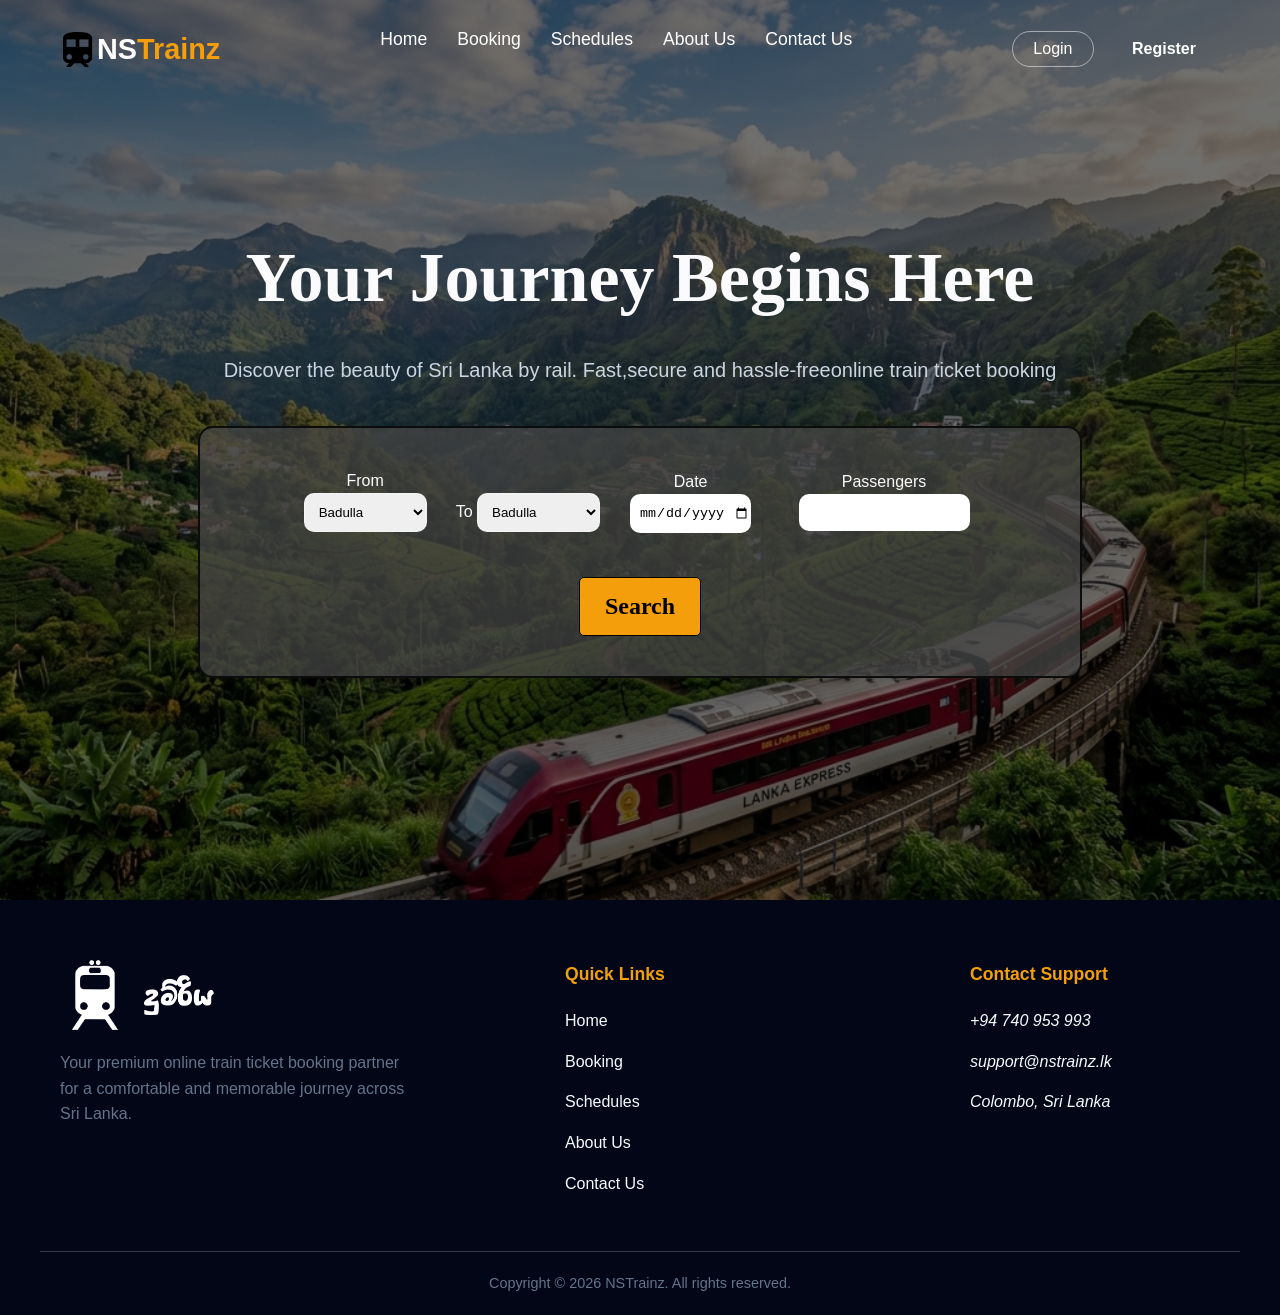
==== index.html @ 2d6a934e "new footer" ====
<!DOCTYPE html>
<html lang="en">

<head>
    <meta charset="UTF-8">
    <meta name="viewport" content="width=device-width, initial-scale=1.0">
    <title>NSTrainz | Book Sri Lanka Train Tickets online</title>
    <link rel="stylesheet" href="css/style.css">
    <link rel="stylesheet" href="css/index.css">
</head>

<body>
<!--Navigation-->
    <header> 
        <div class="container nav-container">
            <a href="index.html" class="logo">
                <img src="assets/train.png" alt="logo">
                <i class="logo-name">NS<span>Trainz</span></i>
            </a>
            <ul class="nav-links">
                <li><a href="index.html">Home</a></li>
                <li><a href="booking.html">Booking</a></li>
                <li><a href="schedules.html">Schedules</a></li>
                <li><a href="about.html">About Us</a></li>
                <li><a href="contact.html">Contact Us</a></li>
            </ul>

            <div class="nav-buttons">
                <button class="btn-login">Login</button>
                <button class="btn-register">Register</button>
            </div>
        </div>
    </header>
<section class = "context">
    <div class = "context_content">
        <h1 class = "context_title">Your Journey Begins Here</h1>
        <p class = "context_para">Discover the beauty of Sri Lanka by rail. Fast,secure and hassle-freeonline train ticket booking</p>

        <div class = "search_block">
            <form action="booking.html" class="form_search">

                <div class = "input_group">
                    <label for="From">From</label>
                    <select name="From" id="From">
                        <option value="Badulla">Badulla</option>
                        <option value="Ella">Ella</option>
                        <option value="Kandy">Kandy</option>
                        <option value="Jaffna">Jaffna</option>
                        <option value="Jaffna">Jaffna</option>
                        <option value="ColomboFort">Colombo Fort
                        </option>  
                    </select>
                </div>
                <div class = "input_group">
                    <label for="To">To</label>
                    <select name="To" id="To">
                        <option value="Badulla">Badulla</option>
                        <option value="Ella">Ella</option>
                        <option value="Kandy">Kandy</option>
                        <option value="Jaffna">Jaffna</option>
                        <option value="Jaffna">Jaffna</option>
                        <option value="ColomboFort">Colombo Fort
                        </option>
                    </select>
                </div>
                <div class = "input_group input_date">
                    <label for="Date">Date</label>
                    <input type="date" id="Date" name ="Date">
                </div>
                <div class = "input_group" id="passenger-div">
                    <label for="Passengers">Passengers</label>
                    <input type="number" id = "Passengers" name = "Passengers">
                </div>
                <button type = "search" class="search_button" id="search-btn">Search</button>

            </form>
        </div>
    </div>
</section>
<!--Footer-->
    <footer>
        <div class="container">
            <div class="footer-logo">
                <img src="assets/train-whit.png" alt="logo">
                <img src="assets/dumriya_font.png">
                <p>Your premium online train ticket booking partner for a comfortable and memorable journey across Sri Lanka.</p>
            </div>
                <div class="footer-content">
                    <h4>Quick Links</h4>
                    <ul class="footer-links">
                    <li><a href="index.html">Home</a></li>
                    <li><a href="booking.html">Booking</a></li>
                    <li><a href="schedules.html">Schedules</a></li>
                    <li><a href="about.html">About Us</a></li>
                    <li><a href="contact.html">Contact Us</a></li>
                </ul>
            </div>
            <div class="footer-info">
                <h4>Contact Support</h4>
                <ul class="social-links">
                    <li><i class="phone-no">+94 740 953 993</i></li>
                    <li><i class="email-add">support@nstrainz.lk</i></li>
                    <li><i class="location-add">Colombo, Sri Lanka</i></li>
                </ul>
            </div>  
        </div>  
            <div class="footer-bottom">
                <p>Copyright &copy; 2026 NSTrainz. All rights reserved.</p>
            </div>
    </footer>
  
</body>

</html>
---- css/style.css ----
:root{
    --primary: #0284c7; 
    --primary-dark: #0369a1;
    --secondary: #f59e0b; 
    --secondary-hover: #d97706;
    --dark: #0f172a; 
    --darker: #020617;
    --light: #f8fafc;
    --gray: #64748b;
    --glass-bg: rgba(255, 255, 255, 0.1);
    --glass-border: rgba(255, 255, 255, 0.2);
    --glass-dark-bg: rgba(15, 23, 42, 0.7);

    --font-main: 'Inter', sans-serif;
    --font-heading: 'Outfit', sans-serif;
  
    --transition: all 0.3s ease-in-out;
    --shadow: 0 10px 30px rgba(0, 0, 0, 0.1);
    --shadow-lg: 0 20px 40px rgba(0, 0, 0, 0.2);
}

*{
    margin: 0;
    padding: 0;
    box-sizing: border-box;
}

body{
    font-family: var(--font-main);
    color: var(--dark);
    background-color: var(--light);
    line-height: 1.6;
    overflow-x: hidden;
}

/* Navigation */

header{
    position: fixed;
    top: 0;
    left: 0;
    width: 100%;
    z-index: 1000;
    transition: var(--transition);
    background: transparent;
    padding: 25px 0;
}

header.scrolled{
    background: var(--darker);
    padding: 15px  0;
    box-shadow: var(--shadow);
}

.container{
    max-width: 1200px;
    margin: 0 auto;
    padding: 0 20px;
}

.nav-container{
    display: flex;
    justify-content: space-between;
    align-items: center;
}

.logo{
    text-decoration: none;
    font-size: 1.8rem;
    font-weight: 800;
    color: #fff;
    display: flex;
    align-items: center;
    gap: 2px;
}

.logo img{
    height: 35px;
    width: auto;
}

.logo-name{
    font-style: normal;
}

.logo span{
    color: var(--secondary);
}

.nav-links{
    list-style: none;
    margin: 0;
    padding: 0;
    display: flex;
    gap: 30px;
}

.nav-links li a{
    text-decoration: none;
    color: #fff;
    font-weight: 500;
    font-size: 1.1rem;
    position: relative;
    padding-bottom: 5px;
}

.nav-links li a::after{
    content: '';
    position: absolute;
    bottom: -5px;
    left: 0;
    width: 0;
    height: 2px;
    background: var(--secondary);
    transition: var(--transition);
}

.nav-links li a:hover::after,
.nav-links li a.active::after{
    width: 100%
}

.nav-buttons button{
    cursor: pointer;
    font-size: 1rem;
}

.nav-buttons .btn-login{

    background: transparent;
    border: 1px solid rgba(255, 255, 255, 0.5);
    color:#fff;
    padding: 8px 20px;
    border-radius: 30px;
    margin-right: 10px;
    transition: var(--transition);
}

.nav-buttons .btn-login:hover{
    border-color: #fff;
    background: rgba(255, 255, 255, 0.1);
}

.nav-buttons .btn-register{
    background: var(--primaryy);
    color: #fff;
    border: none;
    padding: 8px 24px;
    border-radius: 30px;
    font-weight: 600;
    transition: var(--transition);
}

.nav-buttons .btn-register:hover{
    background: #0077b3;
    color: #fff;
<<<<<<< HEAD
}   

.titleBox{
    background: linear-gradient(
        90deg,
        var(--primary-dark) 0%,
        var(--dark) 100%
    );
    height : 350px;
    display: flex;
    flex-direction: column;
    align-items: center;
    justify-content: center;
}

.aboutTitle{
    display: flex;
    /* background-color: red; */
    justify-content: center;
    align-items: center;
    gap: 15px;
}

.title{
    color: var(--light);
    font-family: var(--font-heading);
    font-size: 54px;
    margin-bottom: 5px;
}

.font_Image img{
    width: 150px;
    height: 100px;
}

.titlePara{
    color: rgb(189, 189, 189);
    font-size: 18px;
}

.contentBox{
    display: flex;
}

.content{
    width: 35%;
    padding: 0px 10px 0px 100px;
    margin-top: 80px;
}

.content h1{
    font-size: 36px;
    font-weight: bold;
}

.content p{
    color: var(--gray);
    font-size: 18px;
    font-weight: 500;
    margin-top: 40px;
}

.imageBox{
    width: 60%;
    height: 600px;
    margin: 50px 15px;
    padding: 15px;
}

.imageBox img{
    width: 100%;
    height: 100%;
    border-radius: 30px;
    transition: var(--transition);
    box-shadow: 8px 12px 20px rgba(0,0,0,0.6);
}

.contactUsButton{
    width: 250px;
    height: 50px;
    border-radius: 320px;
    border: none;
    background-color: #003B6D;
    color: white;
    font-family: var(--font-heading);
    font-size: 22px;
    font-weight: bold;
    margin-top: 50px;
    margin-bottom: 50px;
    cursor: pointer;
}

.contactUsButton:focus{
    outline: none;
}

.contactUsButton:hover{
    background-color: #00132B;
    box-shadow: var(--shadow-lg);
}

.choosesBox{
    text-align: center;
}

.choosesBox h2{
    font-size: 36px;
    color: black;
    font-family: var(--font-heading);
}

.choosesBox p{
    color: var(--gray);
    font-size: 18px;
}

.selectionBox{
    display: flex;
    justify-content: space-between;
    margin: 0px 200px;
    padding-top: 60px;
}

.selection{
    width: 250px;
    height: 200px;
    box-shadow: var(--shadow-lg);
    justify-content: center;
    align-items: center;
    display: flex;
    flex-direction: column;
    border-radius: 15px;
}

.selection img{
    width: 50px;
    height: 50px;
    color: yellow;
}

.selection p{
    font-family: var(--font-main);
    font-weight: bold;
    /* color: var(--gray); */
    font-size: 18px;
}

.selection:hover{
    background-color: var(--primary);
    box-shadow: var(--shadow-lg);
    color: white;
    margin-top: -25px;
    transition: var(--transition);
}

/* footer */

footer{
    background-color: var(--darker);
    color: var(--light);
    padding: 60px 0px 20px;
    font-family: var(--font-main);
}

.container{
    display: flex;
    justify-content: space-between;
    max-width: 1200px;
    margin: 0 auto;
    padding: 0 20px;
    gap: 40px;
    flex-wrap: wrap;
}

.footer-logo{
    flex: 1.5;
    max-width: 350px;
}

.footer-logo img{
    width: 70px;
    height: auto;
    display: inline-block;
    vertical-align: middle;
    margin-right: 10px;
    margin-bottom: 20px;
}

.footer-content, .footer-info{
    flex: 1;
    max-width: 250px;
}
h4{
    color: var(--secondary);
    margin-bottom: 20px;
    font-size: 1.1rem;
    margin-top: 0;
    font-family: var(--font-heading);
}

.footer-logo p{
    line-height: 1.6;
    color:  var(--gray);
    margin-top: 0;
}

ul{
    list-style: none;
    padding: 0;
    margin: 0;
}

ul li{
    margin-bottom: 15px;
    color: var(--light);
    display: flex;
    align-items: center;
    gap: 12px;
}

ul li a{
    text-decoration: none;
    color: var(--light);
    transition: var(--transition);
}

ul li a:hover{
    color: var(--secondary-hover);
}

footer-info i{
    font-style: normal;
    word-break: break-word;
    color: var(--primary);
}

.footer-bottom{
    max-width: 1200px;
    margin: 40px auto 0;
    padding: 20px 20px 0;
    border-top: 1px solid var(--glass-border);
    text-align: center;
    color: var(--gray);
    font-size: 0.9rem;
}

=======
}   
>>>>>>> 9e345ce5985bc9ebf341e3c69ae8040671997ea2
---- css/index.css ----
*{
    padding: 0;
    margin: 0;
}
body {
    font-family: sans-serif;
    background-color: #f8fafc;
    color:#fbfbfd;
    width:100%;
}

.context {
    display:flex;
    align-items: center;
    text-align: center;
    background-image: url('../assets/images/herocopy.png');
    background-size: cover;
    background-position: center;
    height: 100vh;
    
    
}



.context_content {
    margin: auto;
    width: 69%;
    
    /*position: relative;
    z-index: 10;
    text-align: center;
    
    width: 100%;
    max-width: 800px;
    padding: 0 20px;*/
} 

.context_title {
    
    font-family: Segoe UI;
    font-size: 70px;
    margin-bottom: 20px;
}

.context_para {
    font-size: 20px;
    margin-bottom: 40px;
    color: #cbd5e1;
}

.search_block {
    background: rgba(70, 69, 69, 0.726);
    border: 2px solid rgb(12, 12, 12);
    border-radius : 15px;
}/*        
    backdrop-filter: blur(15px);          
     ; 
    padding: 30px;                       
    border-radius: 20px;                 s
    box-shadow: var(--shadow-lg);        
}*/

.form_search {
    margin-top:40px;
    margin-bottom:40px;
    padding: 0;
    font-family: Verdana, Geneva, Tahoma, sans-serif;
    gap: 20px;
}
.form_search select{
    font-family: Verdana, Geneva, Tahoma, sans-serif;
    padding: 10px;
    margin-bottom: 30px;
}
#Date{
    padding-top: 10px;
    padding-bottom: 10px;
    text-align: center;
}
#Passengers{
    padding-top: 10px;
    padding-bottom: 10px;
}
.form_search .input_group {
    width:18%;
    display: inline-block;
    margin-bottom: 15px;
}
#passenger-div{
    margin-left: 0;
    width: 25%;
    display: inline-block;
}
.form_search .search_button{
    color: black;
    padding: 10px 15px;
    background-color: #f59e0b;
    border-radius: 5px;
    font-family: Segoe UI;
    border: 1px solid black;
    font-weight: 900;
}
.form_search .search_button:hover{
    cursor: pointer;
    background-color: #0284c7;
    color: white;
    transition: 200ms ease-in;
}

.input_group input,
.input_group select {
    border-radius: 10px;
    border: 1px solid rgba(255, 255, 255, 0.3);
}
#search-btn{
    display: block;
    margin:auto;
    font-size: 24px;
    padding: 15px 25px;
    
}
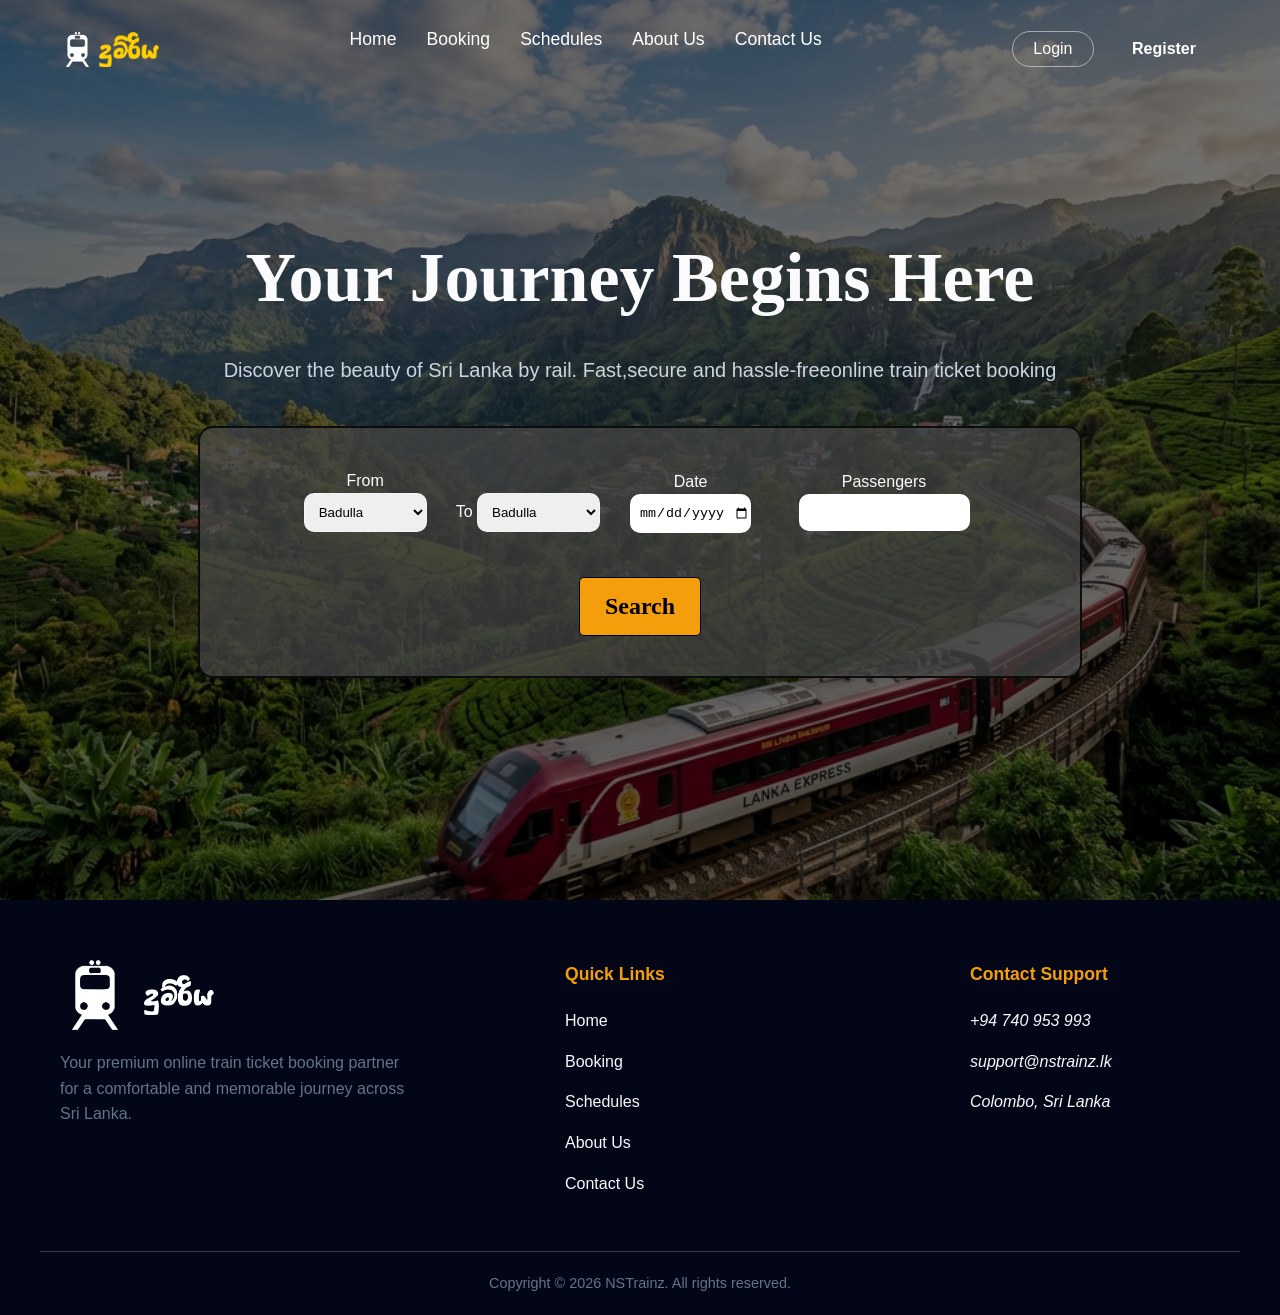
==== commit 766e3a36: "new update" ====
--- a/index.html
+++ b/index.html
@@ -11,11 +11,11 @@
 
 <body>
 <!--Navigation-->
-    <header> 
+      <header>
         <div class="container nav-container">
-            <a href="index.html" class="logo">
-                <img src="assets/train.png" alt="logo">
-                <i class="logo-name">NS<span>Trainz</span></i>
+            <a href="index.html" class="logo" id="logo-name">
+                <img src="assets/train-whit.png" alt="logo" class="train-logo">
+                <i></i><img src="assets/Dumriya_Icon-yellow.png" alt="Dumriya logo">
             </a>
             <ul class="nav-links">
                 <li><a href="index.html">Home</a></li>
@@ -108,6 +108,8 @@
                 <p>Copyright &copy; 2026 NSTrainz. All rights reserved.</p>
             </div>
     </footer>
+
+    <script src="js/main.js"></script>
   
 </body>
 
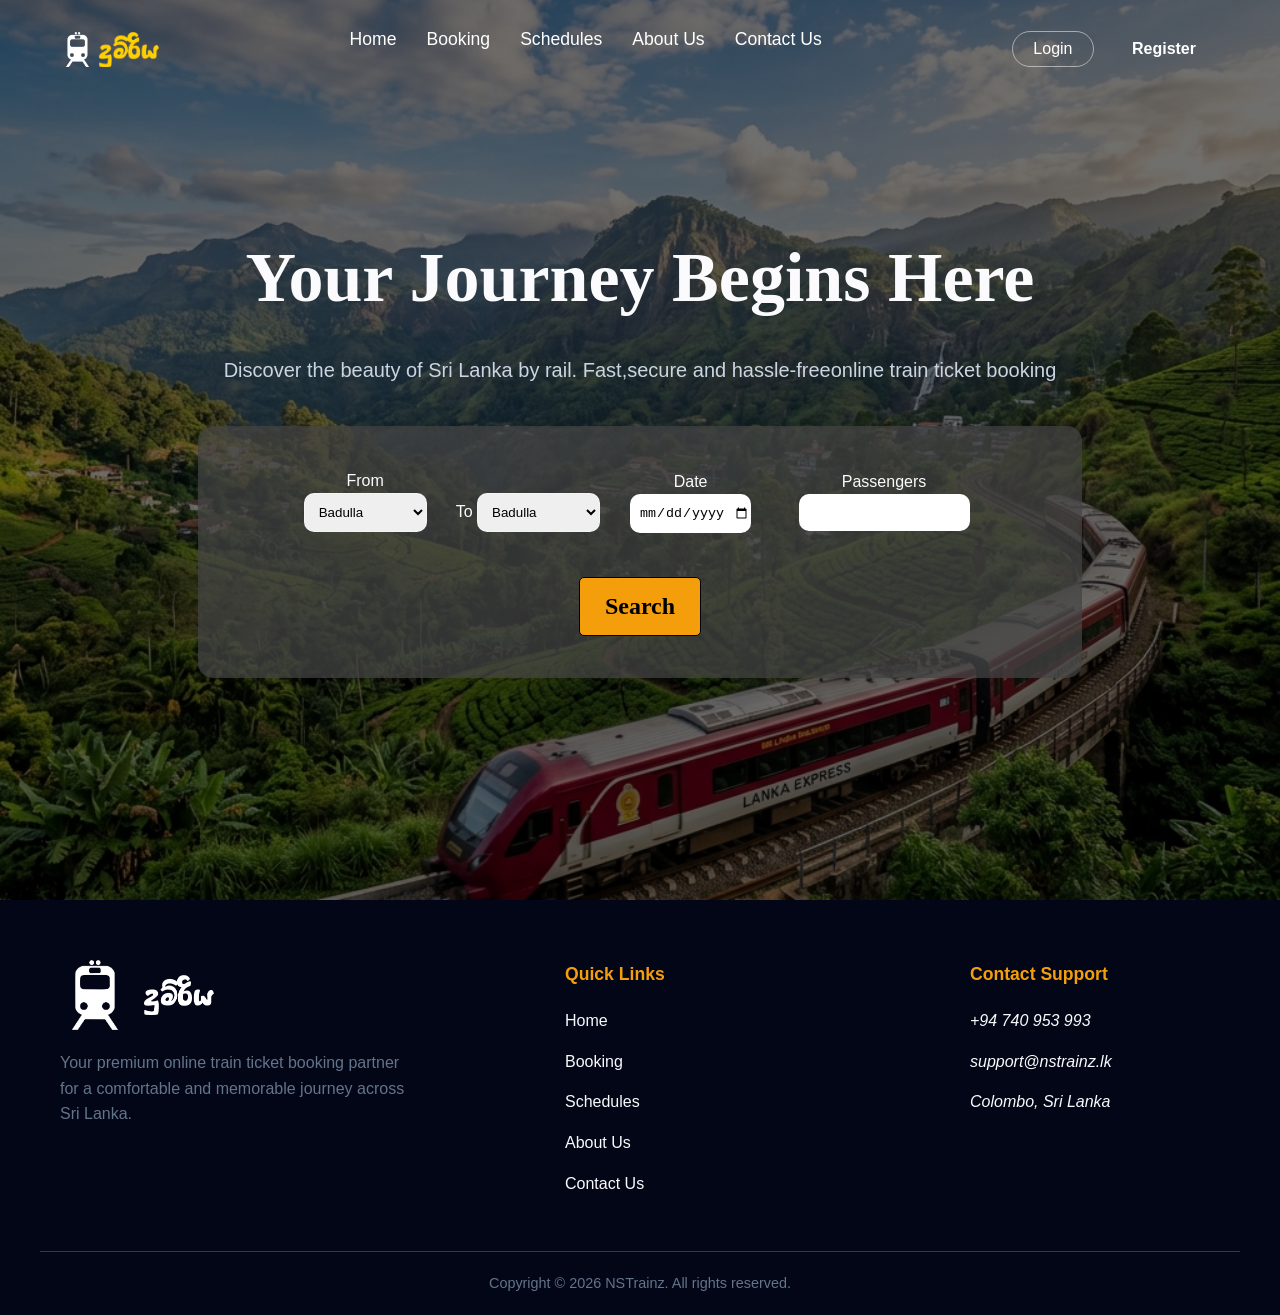
==== commit 16c1ad1c: "ubpdate by hasindu" ====
--- a/index.html
+++ b/index.html
@@ -4,7 +4,7 @@
 <head>
     <meta charset="UTF-8">
     <meta name="viewport" content="width=device-width, initial-scale=1.0">
-    <title>NSTrainz | Book Sri Lanka Train Tickets online</title>
+    <title>Home | දුම්රිය </title>
     <link rel="stylesheet" href="css/style.css">
     <link rel="stylesheet" href="css/index.css">
 </head>
--- a/css/style.css
+++ b/css/style.css
@@ -401,6 +401,3 @@
     font-size: 0.9rem;
 }
 
-=======
-}   
->>>>>>> 9e345ce5985bc9ebf341e3c69ae8040671997ea2
--- a/css/index.css
+++ b/css/index.css
@@ -51,7 +51,7 @@
 
 .search_block {
     background: rgba(70, 69, 69, 0.726);
-    border: 2px solid rgb(12, 12, 12);
+    border: 2px solid rgb(12, 12, 12, 0.01);
     border-radius : 15px;
 }/*        
     backdrop-filter: blur(15px);          
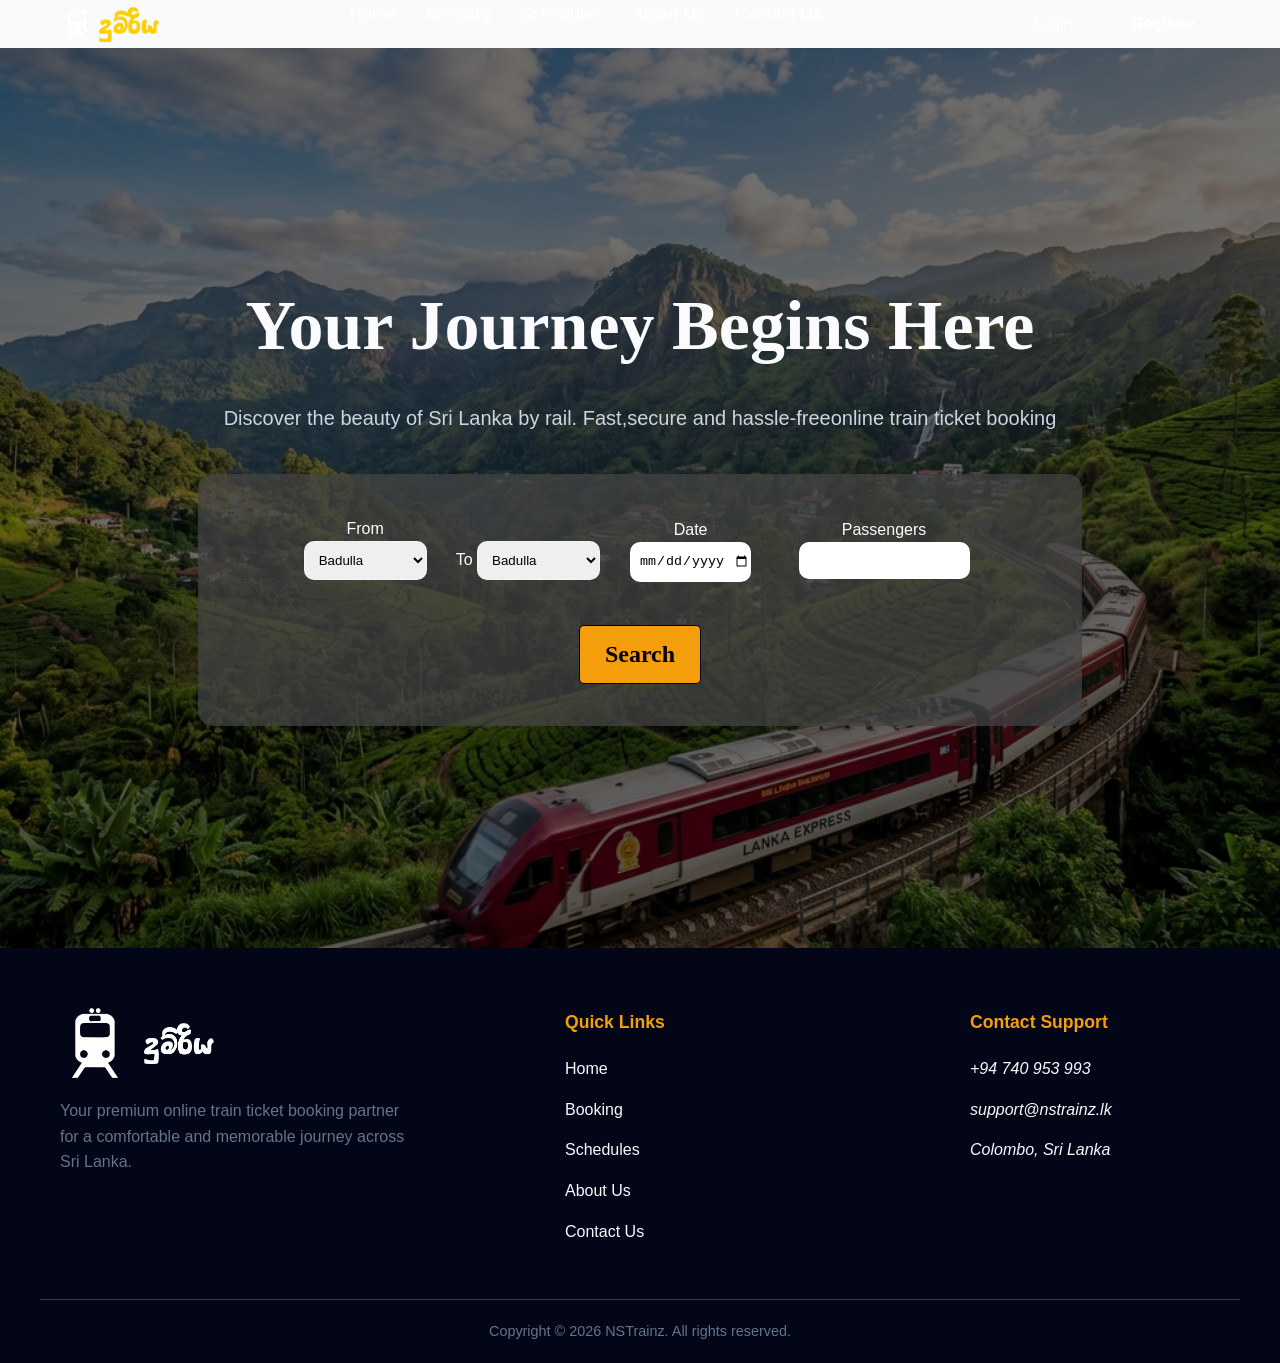
==== commit a325fb31: "Merge branch 'main' of https://github.com/hasiyak/NonSonsTrain" ====
--- a/index.html
+++ b/index.html
@@ -4,7 +4,7 @@
 <head>
     <meta charset="UTF-8">
     <meta name="viewport" content="width=device-width, initial-scale=1.0">
-    <title>Home | දුම්රිය </title>
+    <title>NSTrainz | Book Sri Lanka Train Tickets online</title>
     <link rel="stylesheet" href="css/style.css">
     <link rel="stylesheet" href="css/index.css">
 </head>
--- a/css/style.css
+++ b/css/style.css
@@ -32,6 +32,8 @@
     line-height: 1.6;
     overflow-x: hidden;
 }
+<<<<<<< HEAD
+=======
 
 /* Navigation */
 
@@ -154,160 +156,7 @@
 .nav-buttons .btn-register:hover{
     background: #0077b3;
     color: #fff;
-<<<<<<< HEAD
-}   
-
-.titleBox{
-    background: linear-gradient(
-        90deg,
-        var(--primary-dark) 0%,
-        var(--dark) 100%
-    );
-    height : 350px;
-    display: flex;
-    flex-direction: column;
-    align-items: center;
-    justify-content: center;
-}
-
-.aboutTitle{
-    display: flex;
-    /* background-color: red; */
-    justify-content: center;
-    align-items: center;
-    gap: 15px;
-}
-
-.title{
-    color: var(--light);
-    font-family: var(--font-heading);
-    font-size: 54px;
-    margin-bottom: 5px;
-}
-
-.font_Image img{
-    width: 150px;
-    height: 100px;
-}
-
-.titlePara{
-    color: rgb(189, 189, 189);
-    font-size: 18px;
-}
-
-.contentBox{
-    display: flex;
-}
-
-.content{
-    width: 35%;
-    padding: 0px 10px 0px 100px;
-    margin-top: 80px;
-}
-
-.content h1{
-    font-size: 36px;
-    font-weight: bold;
-}
-
-.content p{
-    color: var(--gray);
-    font-size: 18px;
-    font-weight: 500;
-    margin-top: 40px;
-}
-
-.imageBox{
-    width: 60%;
-    height: 600px;
-    margin: 50px 15px;
-    padding: 15px;
-}
-
-.imageBox img{
-    width: 100%;
-    height: 100%;
-    border-radius: 30px;
-    transition: var(--transition);
-    box-shadow: 8px 12px 20px rgba(0,0,0,0.6);
-}
-
-.contactUsButton{
-    width: 250px;
-    height: 50px;
-    border-radius: 320px;
-    border: none;
-    background-color: #003B6D;
-    color: white;
-    font-family: var(--font-heading);
-    font-size: 22px;
-    font-weight: bold;
-    margin-top: 50px;
-    margin-bottom: 50px;
-    cursor: pointer;
-}
-
-.contactUsButton:focus{
-    outline: none;
-}
-
-.contactUsButton:hover{
-    background-color: #00132B;
-    box-shadow: var(--shadow-lg);
-}
-
-.choosesBox{
-    text-align: center;
-}
-
-.choosesBox h2{
-    font-size: 36px;
-    color: black;
-    font-family: var(--font-heading);
-}
-
-.choosesBox p{
-    color: var(--gray);
-    font-size: 18px;
-}
-
-.selectionBox{
-    display: flex;
-    justify-content: space-between;
-    margin: 0px 200px;
-    padding-top: 60px;
-}
-
-.selection{
-    width: 250px;
-    height: 200px;
-    box-shadow: var(--shadow-lg);
-    justify-content: center;
-    align-items: center;
-    display: flex;
-    flex-direction: column;
-    border-radius: 15px;
-}
-
-.selection img{
-    width: 50px;
-    height: 50px;
-    color: yellow;
-}
-
-.selection p{
-    font-family: var(--font-main);
-    font-weight: bold;
-    /* color: var(--gray); */
-    font-size: 18px;
-}
-
-.selection:hover{
-    background-color: var(--primary);
-    box-shadow: var(--shadow-lg);
-    color: white;
-    margin-top: -25px;
-    transition: var(--transition);
+
 }
 
 /* footer */
@@ -400,4 +249,4 @@
     color: var(--gray);
     font-size: 0.9rem;
 }
-
+>>>>>>> c5abad68689f303740d12442f87a956f93eef6de
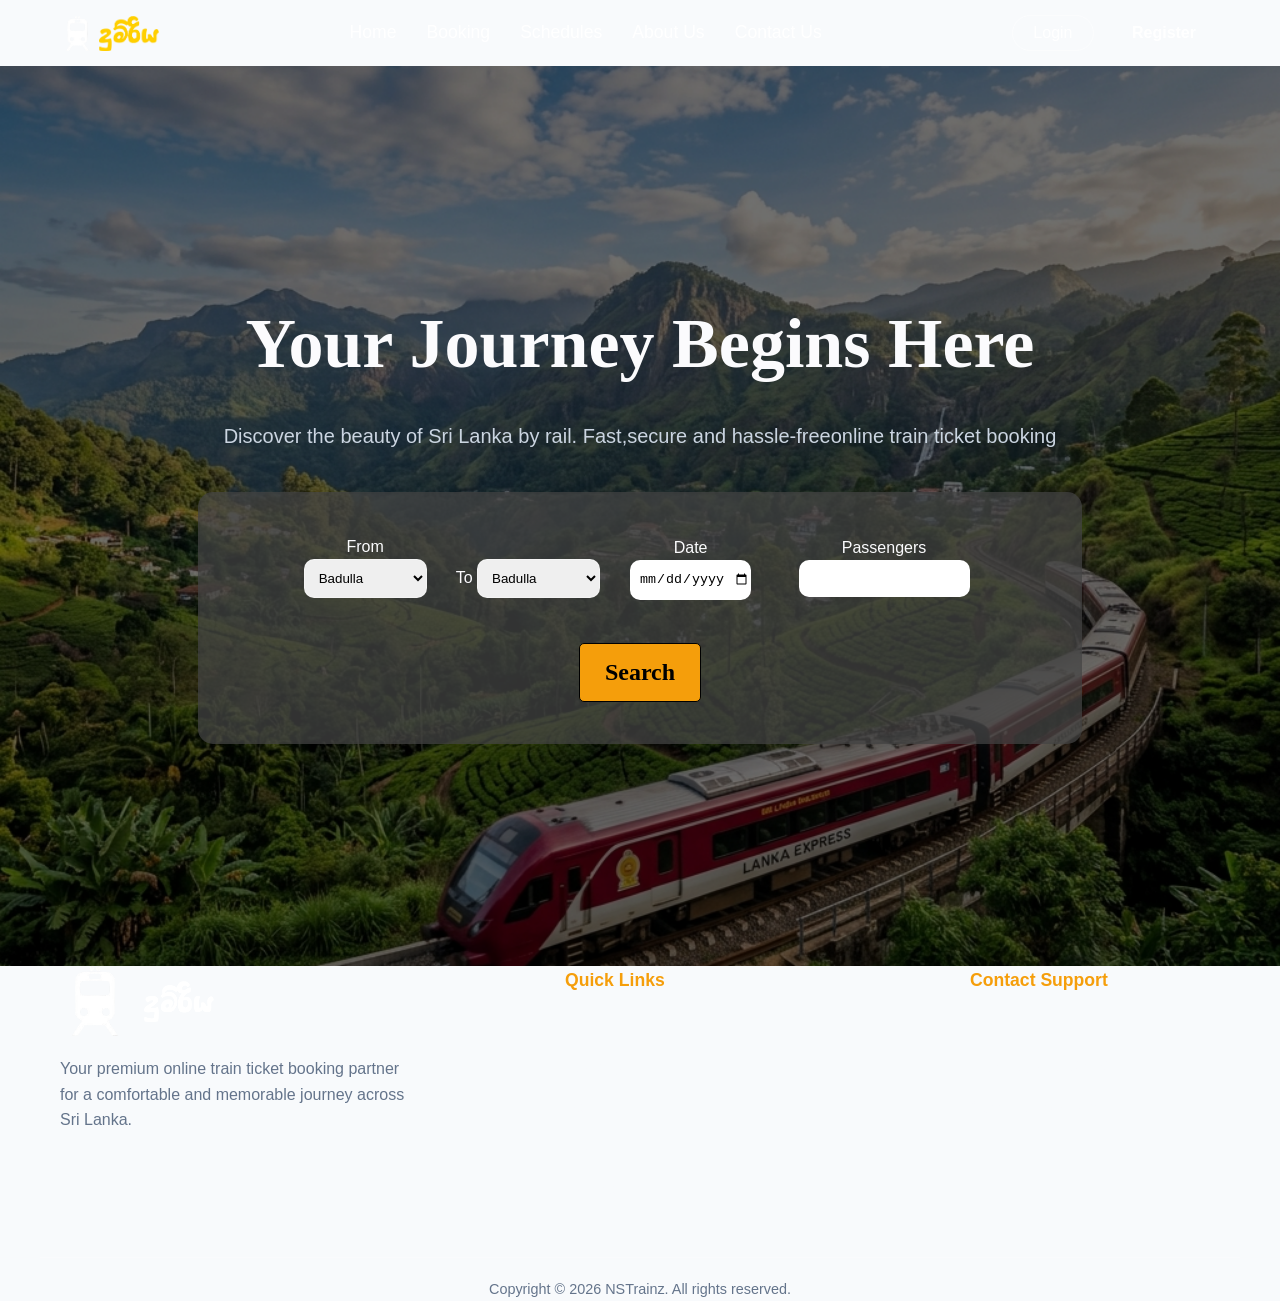
==== commit 01de3bba: "Merge branch 'main' of https://github.com/hasiyak/NonSonsTrain" ====
--- a/index.html
+++ b/index.html
@@ -4,7 +4,7 @@
 <head>
     <meta charset="UTF-8">
     <meta name="viewport" content="width=device-width, initial-scale=1.0">
-    <title>NSTrainz | Book Sri Lanka Train Tickets online</title>
+    <title>Home | දුම්රිය </title>
     <link rel="stylesheet" href="css/style.css">
     <link rel="stylesheet" href="css/index.css">
 </head>
--- a/css/style.css
+++ b/css/style.css
@@ -92,12 +92,13 @@
 .nav-links{
     list-style: none;
     margin: 0;
-    padding: 0;
+    padding: 0px;
     display: flex;
     gap: 30px;
 }
 
 .nav-links li a{
+    padding-top: 18px ;
     text-decoration: none;
     color: #fff;
     font-weight: 500;
@@ -156,6 +157,11 @@
 .nav-buttons .btn-register:hover{
     background: #0077b3;
     color: #fff;
+<<<<<<< HEAD
+
+}   
+=======
+>>>>>>> a325fb3150787832e0204944681db4c25c6c08a7
 
 }
 
@@ -249,4 +255,8 @@
     color: var(--gray);
     font-size: 0.9rem;
 }
+<<<<<<< HEAD
+
+=======
 >>>>>>> c5abad68689f303740d12442f87a956f93eef6de
+>>>>>>> a325fb3150787832e0204944681db4c25c6c08a7
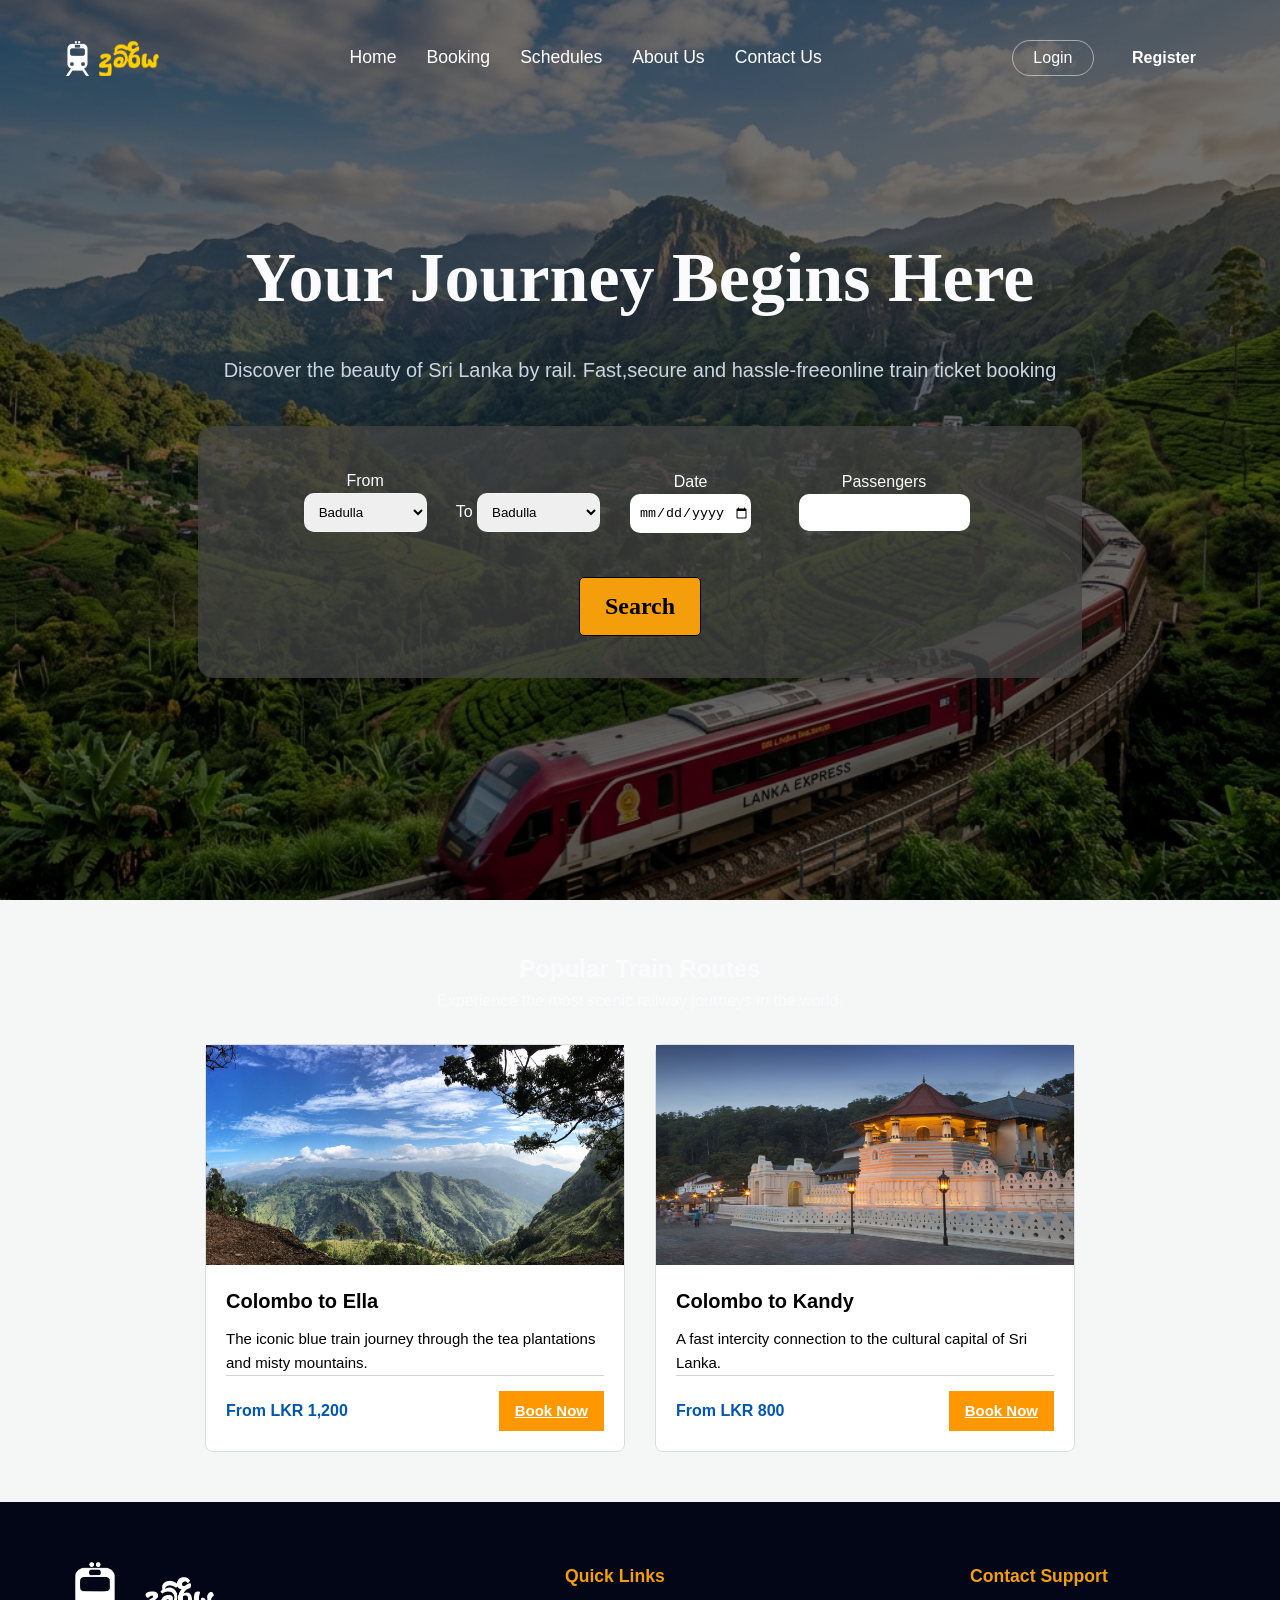
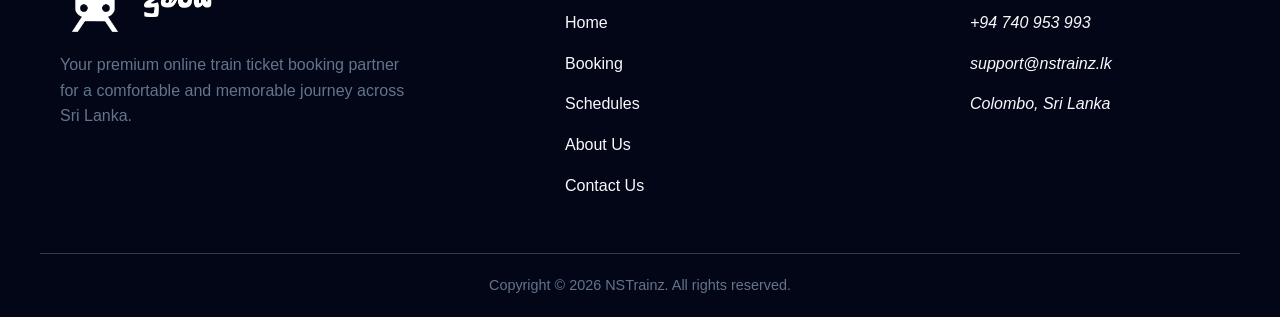
==== commit ceb26434: "Merge branch 'main' of https://github.com/hasiyak/NonSonsTrain" ====
--- a/index.html
+++ b/index.html
@@ -77,6 +77,42 @@
         </div>
     </div>
 </section>
+<div class="train-section">
+    <div class="train-container">
+        
+        <div class="train-title">
+            <h2>Popular Train Routes</h2>
+            <p>Experience the most scenic railway journeys in the world.</p>
+        </div>
+
+        <div class="train-div-div">
+            <div class="two-card">
+                <img src="assets/ella.jpeg" alt="Colombo to Ella">
+                <div class="two-card-body">
+                    <h3>Colombo to Ella</h3>
+                    <p>The iconic blue train journey through the tea plantations and misty mountains.</p>
+                    <div class="two-card-footer">
+                        <span>From LKR 1,200</span>
+                        <a href="booking.html" class="two-btn">Book Now</a>
+                    </div>
+                </div>
+            </div>
+
+            <div class="two-card">
+                <img src="assets/kandy.jpg" alt="Colombo to Kandy">
+                <div class="two-card-body">
+                    <h3>Colombo to Kandy</h3>
+                    <p>A fast intercity connection to the cultural capital of Sri Lanka.</p>
+                    <div class="two-card-footer">
+                        <span>From LKR 800</span>
+                        <a href="booking.html" class="two-btn">Book Now</a>
+                    </div>
+                </div>
+            </div>
+        </div>
+
+    </div>
+</div>
 <!--Footer-->
     <footer>
         <div class="container">
--- a/css/style.css
+++ b/css/style.css
@@ -32,8 +32,7 @@
     line-height: 1.6;
     overflow-x: hidden;
 }
-<<<<<<< HEAD
-=======
+
 
 /* Navigation */
 
@@ -157,12 +156,6 @@
 .nav-buttons .btn-register:hover{
     background: #0077b3;
     color: #fff;
-<<<<<<< HEAD
-
-}   
-=======
->>>>>>> a325fb3150787832e0204944681db4c25c6c08a7
-
 }
 
 /* footer */
@@ -254,9 +247,4 @@
     text-align: center;
     color: var(--gray);
     font-size: 0.9rem;
-}
-<<<<<<< HEAD
-
-=======
->>>>>>> c5abad68689f303740d12442f87a956f93eef6de
->>>>>>> a325fb3150787832e0204944681db4c25c6c08a7
+}
--- a/css/index.css
+++ b/css/index.css
@@ -120,3 +120,84 @@
     padding: 15px 25px;
     
 }
+
+/* Card Section */
+.train-section {
+    background-color: #f4f7f6;
+    padding: 50px 0;
+    font-family: Arial, sans-serif;
+}
+
+.train-container {
+    max-width: 900px;
+    margin: 0 auto;
+    padding: 0 15px;
+}
+
+.train-title {
+    text-align: center;
+    margin-bottom: 30px;
+}
+.train-div-div {
+    display: flex;
+    flex-wrap: wrap;
+    gap: 30px;
+}
+
+.two-card {
+    background: #ffffff;
+    border: 1px solid #dddddd;
+    border-radius: 8px;
+    flex: 1 1 calc(50% - 30px); min-width: 280px; 
+    display: flex;
+    flex-direction: column;
+}
+
+.two-card img {
+    width: 100%;
+    height: 220px; 
+}
+
+.two-card-body {
+    padding: 20px;
+    display: grid;
+}
+
+.two-card-body h3 {
+    margin: 0 0 10px 0;
+    font-size: 20px;
+    color: black;
+}
+
+.two-card-body p {
+    margin: 0 0 20px 0;
+    font-size: 15px;
+    color: black;
+    margin: auto;   
+}
+
+.two-card-footer {
+    display: flex;
+    align-items: center;
+    padding-top: 15px;
+    border-top: 1px solid lightgray;
+}
+
+.two-card-footer span {
+    font-weight: bold;
+    color: #0056b3;
+    font-size: 16px;
+}
+
+.two-btn {
+    margin-left: auto;
+    background-color: #ff9800;
+    color: #ffffff;
+    padding: 8px 16px;
+    font-size: 15px;
+    font-weight: bold;
+}
+
+.two-btn:hover {
+    background-color: #e68a00;
+}
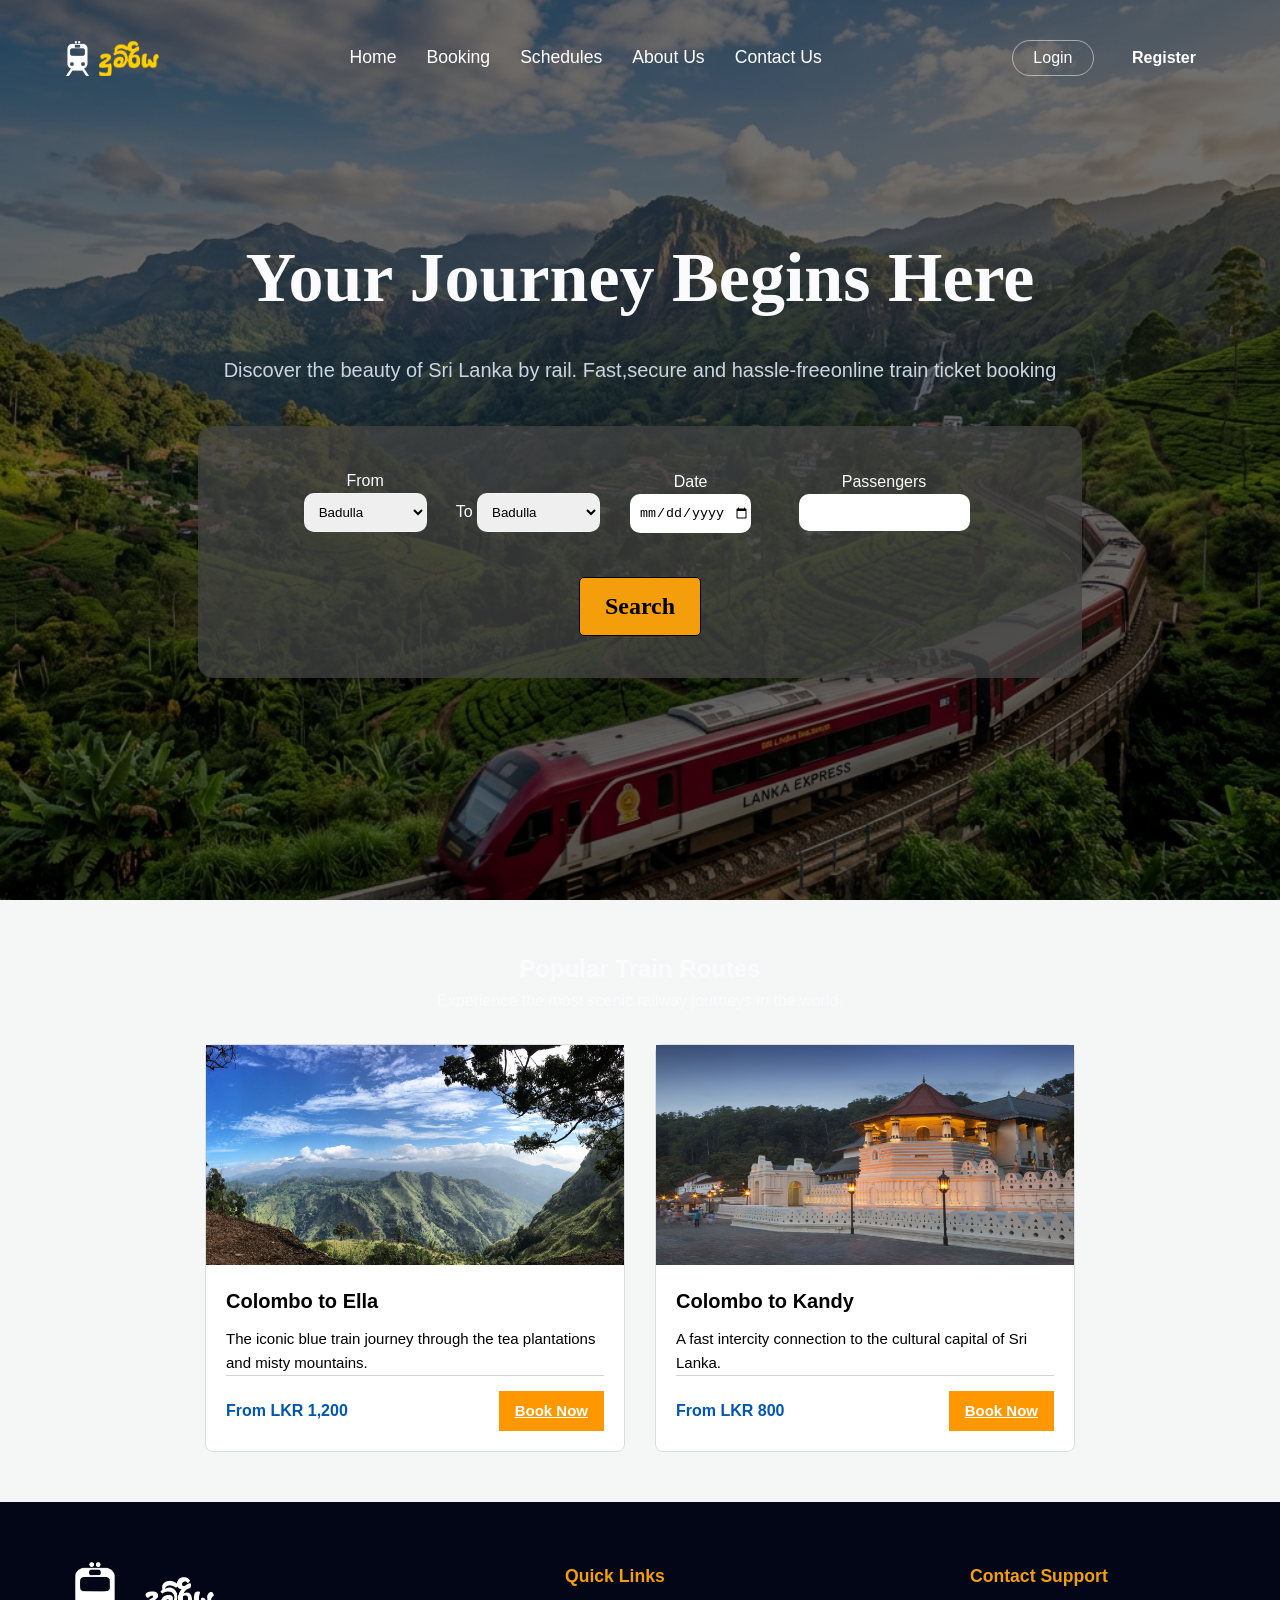
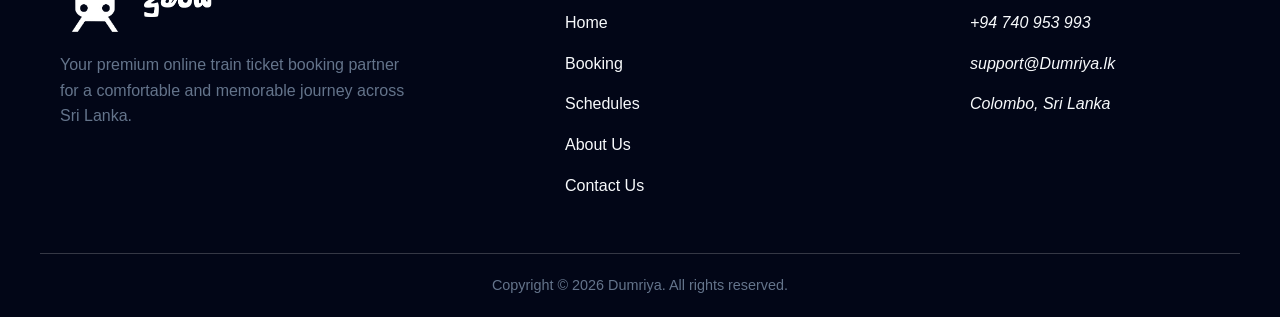
==== commit 8556a2bd: "Final Cleanup" ====
--- a/index.html
+++ b/index.html
@@ -135,13 +135,13 @@
                 <h4>Contact Support</h4>
                 <ul class="social-links">
                     <li><i class="phone-no">+94 740 953 993</i></li>
-                    <li><i class="email-add">support@nstrainz.lk</i></li>
+                    <li><i class="email-add">support@Dumriya.lk</i></li>
                     <li><i class="location-add">Colombo, Sri Lanka</i></li>
                 </ul>
             </div>  
         </div>  
             <div class="footer-bottom">
-                <p>Copyright &copy; 2026 NSTrainz. All rights reserved.</p>
+                <p>Copyright &copy; 2026 Dumriya. All rights reserved.</p>
             </div>
     </footer>
 
--- a/css/style.css
+++ b/css/style.css
@@ -247,4 +247,5 @@
     text-align: center;
     color: var(--gray);
     font-size: 0.9rem;
-}+}
+
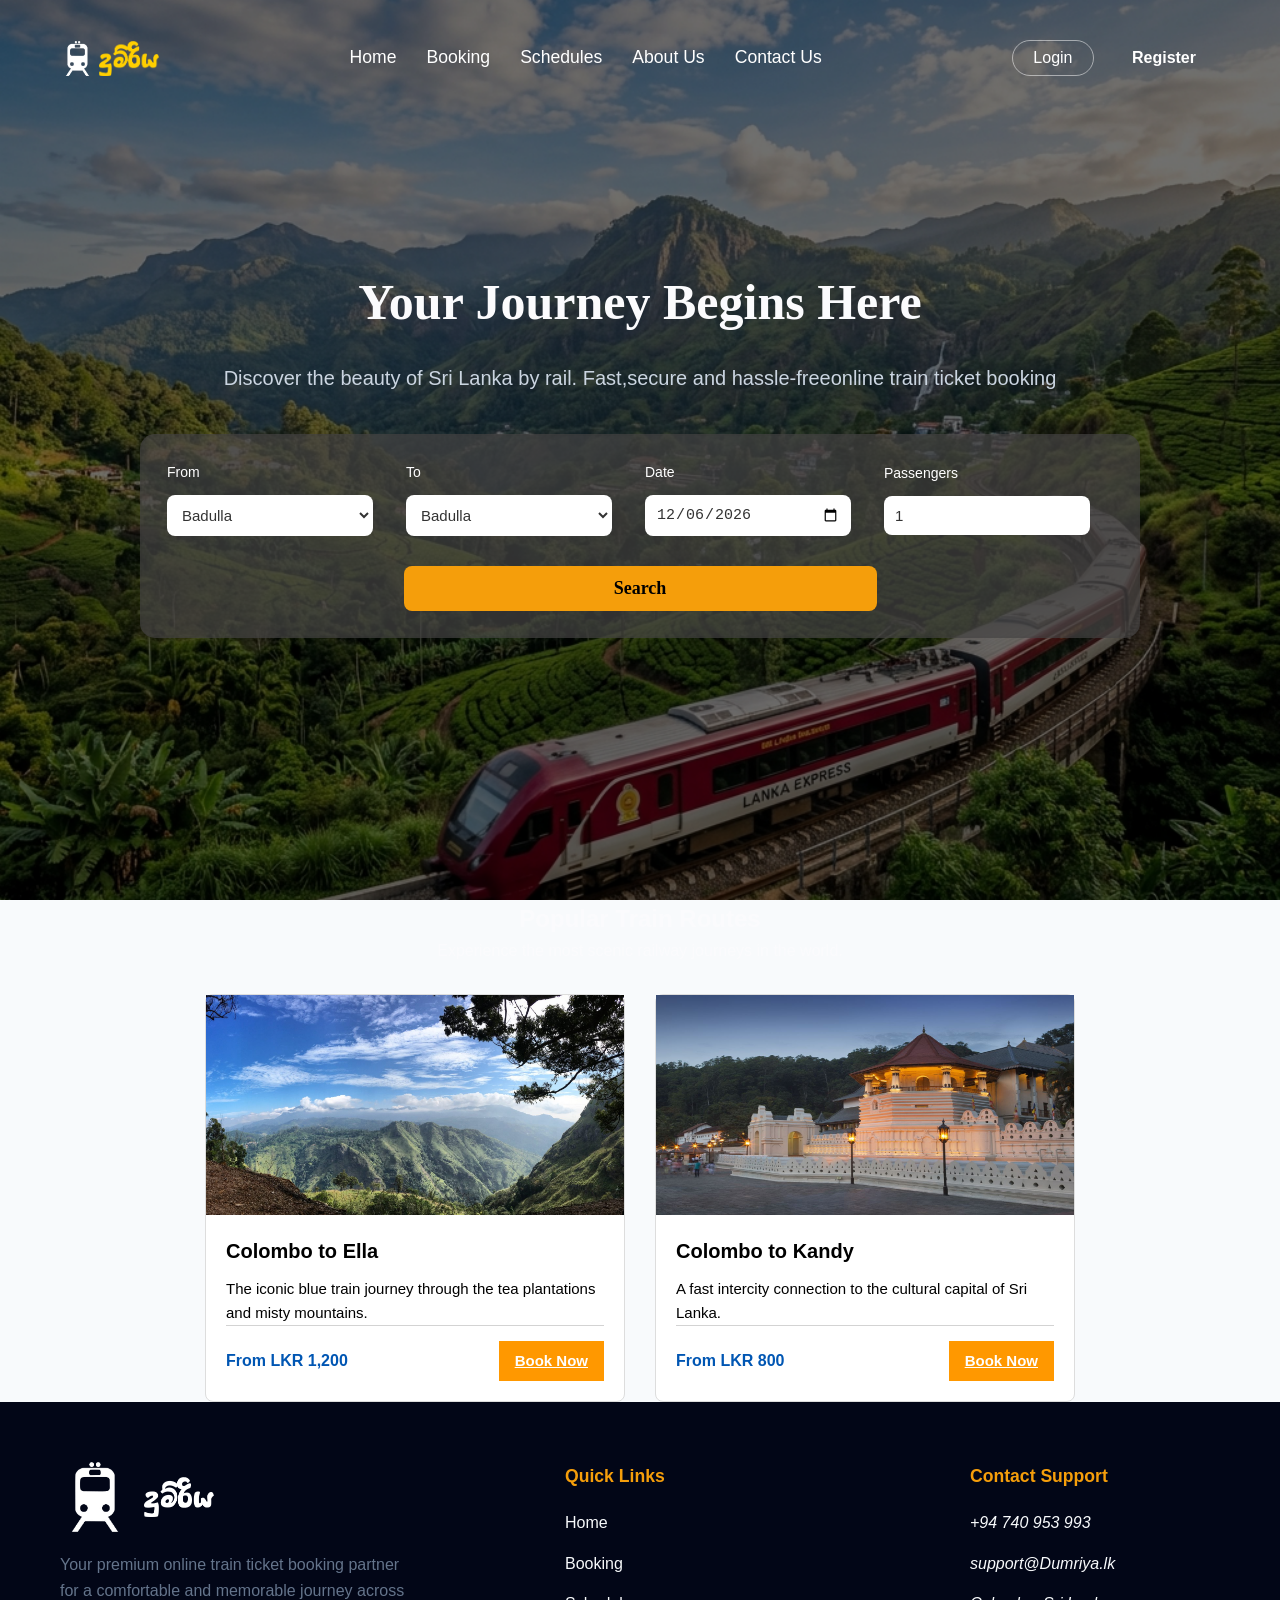
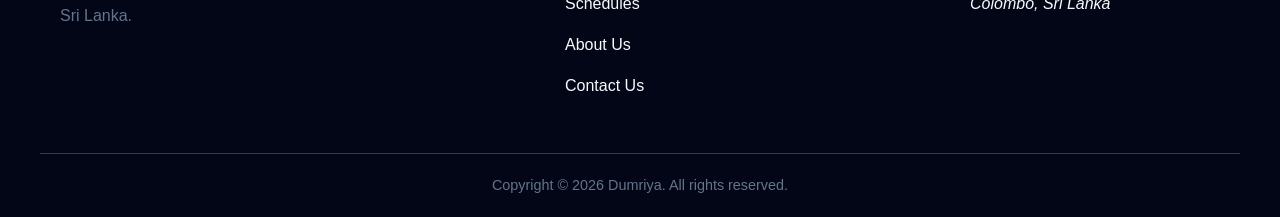
==== commit 741f0dc3: "passengers haduwa date eke haduwa button ekath haduwa" ====
--- a/index.html
+++ b/index.html
@@ -7,6 +7,7 @@
     <title>Home | දුම්රිය </title>
     <link rel="stylesheet" href="css/style.css">
     <link rel="stylesheet" href="css/index.css">
+
 </head>
 
 <body>
@@ -46,7 +47,7 @@
                         <option value="Ella">Ella</option>
                         <option value="Kandy">Kandy</option>
                         <option value="Jaffna">Jaffna</option>
-                        <option value="Jaffna">Jaffna</option>
+                        <option value="Galle">Galle</option>
                         <option value="ColomboFort">Colombo Fort
                         </option>  
                     </select>
@@ -58,18 +59,18 @@
                         <option value="Ella">Ella</option>
                         <option value="Kandy">Kandy</option>
                         <option value="Jaffna">Jaffna</option>
-                        <option value="Jaffna">Jaffna</option>
+                        <option value="Galle">Galle</option>
                         <option value="ColomboFort">Colombo Fort
                         </option>
                     </select>
                 </div>
-                <div class = "input_group input_date">
+                <div class = "input_group">
                     <label for="Date">Date</label>
-                    <input type="date" id="Date" name ="Date">
+                    <input type="date" id="Date" name="Date" min="2026-06-13">
                 </div>
                 <div class = "input_group" id="passenger-div">
                     <label for="Passengers">Passengers</label>
-                    <input type="number" id = "Passengers" name = "Passengers">
+                    <input type="number" id = "Passengers" name = "Passengers" min = "1" value ="1">
                 </div>
                 <button type = "search" class="search_button" id="search-btn">Search</button>
 
@@ -144,8 +145,16 @@
                 <p>Copyright &copy; 2026 Dumriya. All rights reserved.</p>
             </div>
     </footer>
+    <script>
+        var dateInput = document.getElementById('Date');
+        dateInput.valueAsDate = new Date();
+        dateInput.min = dateInput.value;
+
+    </script>
+
 
     <script src="js/main.js"></script>
+    
   
 </body>
 
--- a/css/index.css
+++ b/css/index.css
@@ -12,7 +12,6 @@
 .context {
     display:flex;
     align-items: center;
-    text-align: center;
     background-image: url('../assets/images/herocopy.png');
     background-size: cover;
     background-position: center;
@@ -24,22 +23,17 @@
 
 
 .context_content {
+    text-align: center;
     margin: auto;
-    width: 69%;
-    
-    /*position: relative;
-    z-index: 10;
-    text-align: center;
-    
-    width: 100%;
-    max-width: 800px;
-    padding: 0 20px;*/
+    width: 90%;
+    max-width: 1000px;
+    
 } 
 
 .context_title {
     
     font-family: Segoe UI;
-    font-size: 70px;
+    font-size: 50px;
     margin-bottom: 20px;
 }
 
@@ -50,25 +44,68 @@
 }
 
 .search_block {
-    background: rgba(70, 69, 69, 0.726);
+    background: rgba(70, 69, 69, 0.7);
     border: 2px solid rgb(12, 12, 12, 0.01);
     border-radius : 15px;
-}/*        
-    backdrop-filter: blur(15px);          
-     ; 
-    padding: 30px;                       
-    border-radius: 20px;                 s
-    box-shadow: var(--shadow-lg);        
-}*/
+    padding:25px;
+}       
+  
 
 .form_search {
-    margin-top:40px;
-    margin-bottom:40px;
-    padding: 0;
-    font-family: Verdana, Geneva, Tahoma, sans-serif;
-    gap: 20px;
-}
-.form_search select{
+    display:flex;
+    flex-wrap:wrap;
+    gap:10px; 
+    align-items: center;
+
+}
+
+.input_group{
+    flex: 1 1 180px;
+    display: flex;
+    flex-direction: column;
+    text-align: left;
+}
+
+.input_group label {
+    margin-bottom: 12px;
+    font-size: 14px;
+    font-family: sans-serif;
+    color: #ffffff;
+}
+.input_group select,
+.input_group input {
+    width: 90%;
+    padding: 10px;
+    border-radius: 8px;
+    border: 1px solid rgba(255, 255, 255, 0.3);
+    font-size: 15px;
+    background-color: #ffffff;
+    color: #333333;
+}
+
+.search_button {
+    width: 50%; 
+    height: 45px;
+    margin: 20px auto 0 auto; 
+    display: block;
+    
+    
+    color: black;
+    background-color: #f59e0b;
+    border-radius: 8px;
+    font-family: 'Segoe UI';
+    border: none;
+    font-weight: 900;
+    font-size: 18px;
+    cursor: pointer;
+}
+
+.search_button:hover {
+    background-color: #0284c7;
+    color: white;
+    transition: 200ms ease-in;
+}
+/*.form_search select{
     font-family: Verdana, Geneva, Tahoma, sans-serif;
     padding: 10px;
     margin-bottom: 30px;
@@ -117,7 +154,7 @@
     display: block;
     margin:auto;
     font-size: 24px;
-    padding: 15px 25px;
+    padding: 15px 25px;*/
     
 }
 
